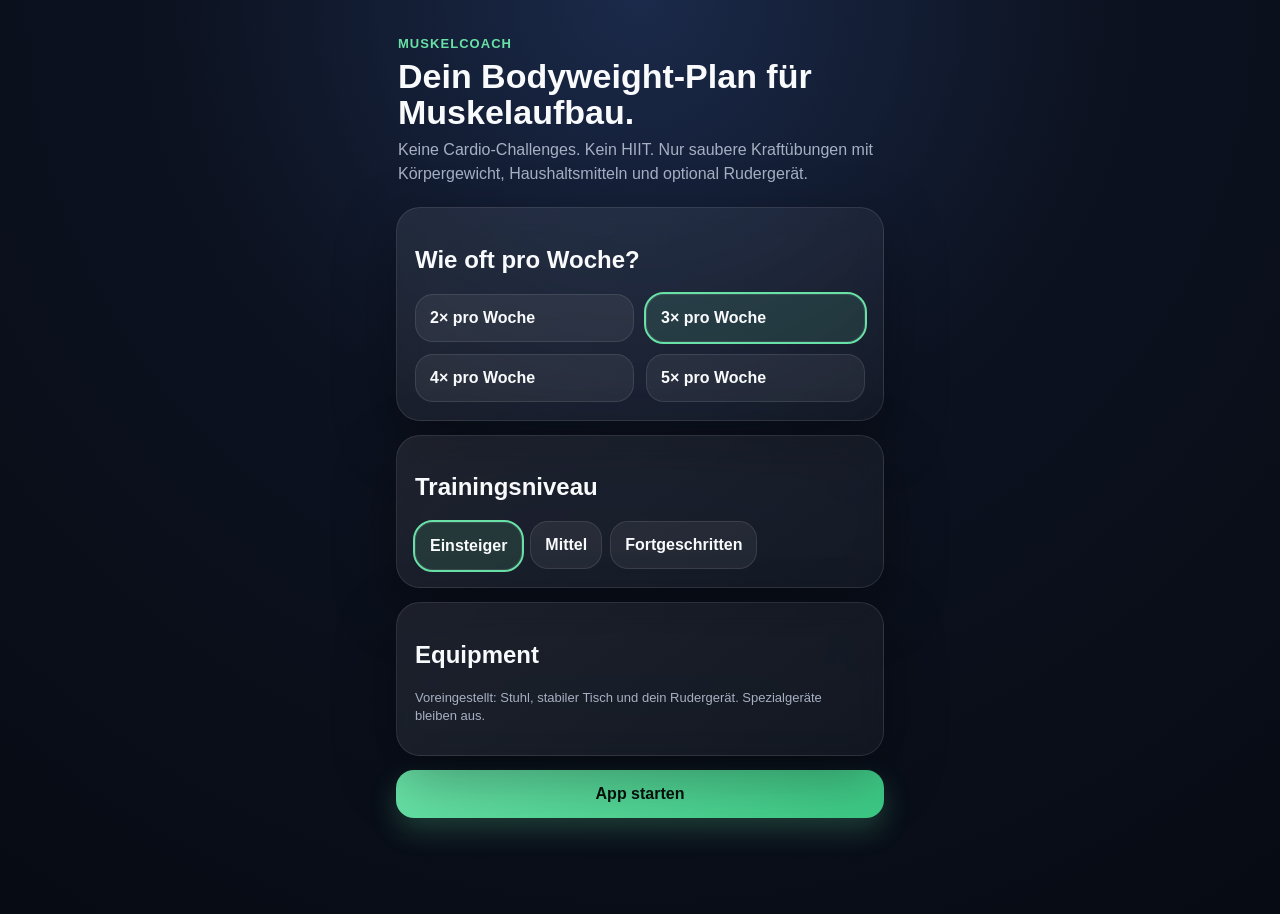
==== index.html @ 1bceb49c "Add files via upload" ====
<!doctype html>
<html lang="de">
<head>
  <meta charset="utf-8" />
  <meta name="viewport" content="width=device-width, initial-scale=1, viewport-fit=cover" />
  <meta name="theme-color" content="#101827" />
  <title>MuskelCoach</title>
  <link rel="manifest" href="manifest.webmanifest?v=6" />
  <link rel="apple-touch-icon" href="muskelcoach-icon-180.png?v=6" />
  <link rel="stylesheet" href="styles-v6.css?v=6" />
  <script>
    if ('serviceWorker' in navigator) {
      window.addEventListener('load', () => navigator.serviceWorker.register('sw-v6.js'));
    }
  </script>
</head>
<body>
  <div id="app"></div>
  <script src="app-v6.js?v=6"></script>
</body>
</html>
---- styles-v6.css ----
:root{
  --bg:#0c1220;--panel:#151d31;--panel2:#1e2942;--text:#f8fafc;--muted:#a7b0c3;--line:rgba(255,255,255,.1);
  --accent:#68e1a6;--accent2:#6ea8ff;--warn:#ffd166;--danger:#ff6b6b;--shadow:0 20px 60px rgba(0,0,0,.35);
  --radius:24px;
}
*{box-sizing:border-box} html,body{margin:0;min-height:100%;font-family:-apple-system,BlinkMacSystemFont,"Segoe UI",Roboto,Arial,sans-serif;background:radial-gradient(circle at top,#1b2a4a 0%,var(--bg) 42%,#070b13 100%);color:var(--text)}
button,input,select{font:inherit} button{cursor:pointer;border:0} .app{max-width:520px;margin:0 auto;min-height:100vh;padding:18px 16px 96px}
.hero{padding:18px 2px 8px}.eyebrow{color:var(--accent);font-weight:800;font-size:13px;letter-spacing:.08em;text-transform:uppercase}.title{font-size:34px;font-weight:900;line-height:1.05;margin:8px 0}.sub{color:var(--muted);line-height:1.45;margin:0}
.card{background:linear-gradient(145deg,rgba(255,255,255,.08),rgba(255,255,255,.035));border:1px solid var(--line);border-radius:var(--radius);box-shadow:var(--shadow);padding:18px;margin:14px 0;backdrop-filter:blur(14px)}
.row{display:flex;gap:12px;align-items:center;justify-content:space-between}.grid{display:grid;grid-template-columns:1fr 1fr;gap:12px}.pill{padding:8px 12px;border-radius:999px;background:rgba(255,255,255,.09);color:var(--muted);font-size:13px;font-weight:700}.big{font-size:28px;font-weight:900}.muted{color:var(--muted)}
.btn{width:100%;padding:15px 18px;border-radius:18px;background:linear-gradient(135deg,var(--accent),#3bc984);color:#07120d;font-weight:900;box-shadow:0 12px 28px rgba(104,225,166,.23)}.btn.secondary{background:rgba(255,255,255,.09);color:var(--text);box-shadow:none;border:1px solid var(--line)}.btn.small{width:auto;padding:10px 13px;border-radius:14px;font-size:14px}
.choice{padding:14px;border-radius:18px;background:rgba(255,255,255,.06);border:1px solid var(--line);text-align:left;color:var(--text);font-weight:800}.choice.active{outline:2px solid var(--accent);background:rgba(104,225,166,.12)}
.tabs{position:fixed;left:0;right:0;bottom:0;background:rgba(10,15,27,.82);backdrop-filter:blur(20px);border-top:1px solid var(--line);padding:9px 12px calc(9px + env(safe-area-inset-bottom));display:flex;justify-content:center;z-index:5}.tabs-inner{max-width:520px;width:100%;display:grid;grid-template-columns:repeat(4,1fr);gap:8px}.tab{background:transparent;color:var(--muted);border-radius:16px;padding:10px 4px;font-size:12px;font-weight:800}.tab.active{background:rgba(104,225,166,.13);color:var(--accent)}
.progress{height:12px;border-radius:999px;background:rgba(255,255,255,.08);overflow:hidden}.bar{height:100%;background:linear-gradient(90deg,var(--accent),var(--accent2));border-radius:999px}.exercise{overflow:hidden;padding:0}.visual{height:170px;background:linear-gradient(135deg,#263957,#111827);display:grid;place-items:center;position:relative}.visual svg{width:88px;height:88px;opacity:.9}.tagrow{display:flex;gap:8px;flex-wrap:wrap}.tag{font-size:12px;font-weight:800;color:#cbd5e1;background:rgba(255,255,255,.08);padding:7px 10px;border-radius:999px}.exbody{padding:16px}.exname{font-size:21px;font-weight:900;margin:0 0 6px}.sets{font-weight:900;color:var(--accent)}
.timer{font-variant-numeric:tabular-nums;font-size:54px;font-weight:950;text-align:center;margin:12px 0}.list{display:grid;gap:10px}.item{padding:14px;border-radius:18px;background:rgba(255,255,255,.055);border:1px solid var(--line)}.item.done{opacity:.55}.switch{display:flex;gap:8px;flex-wrap:wrap}.field{width:100%;background:rgba(255,255,255,.07);border:1px solid var(--line);color:var(--text);border-radius:16px;padding:14px}.notice{font-size:13px;line-height:1.35;color:var(--muted)}

.exercise-gif{width:100%;height:100%;object-fit:contain;background:#fff;display:block}.gif-fallback{width:100%;height:100%;display:grid;place-items:center;text-align:center;color:var(--muted);font-size:12px;padding:12px}.gif-fallback svg{width:72px;height:72px}
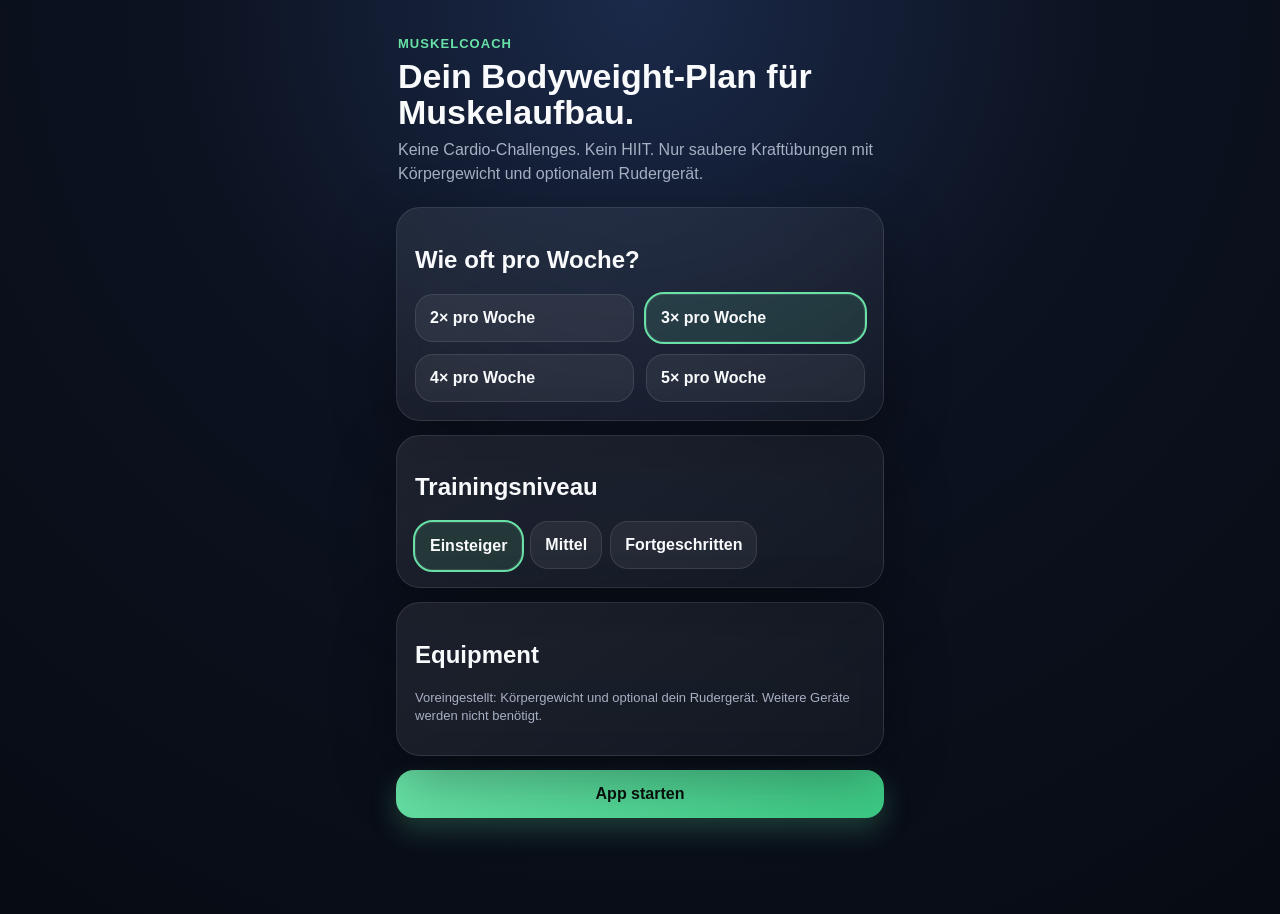
==== commit 8a1e8e0f: "Add files via upload" ====
--- a/index.html
+++ b/index.html
@@ -5,17 +5,17 @@
   <meta name="viewport" content="width=device-width, initial-scale=1, viewport-fit=cover" />
   <meta name="theme-color" content="#101827" />
   <title>MuskelCoach</title>
-  <link rel="manifest" href="manifest.webmanifest?v=6" />
-  <link rel="apple-touch-icon" href="muskelcoach-icon-180.png?v=6" />
-  <link rel="stylesheet" href="styles-v6.css?v=6" />
+  <link rel="manifest" href="manifest.webmanifest?v=7" />
+  <link rel="apple-touch-icon" href="muskelcoach-icon-180.png?v=7" />
+  <link rel="stylesheet" href="styles-v7.css?v=7" />
   <script>
     if ('serviceWorker' in navigator) {
-      window.addEventListener('load', () => navigator.serviceWorker.register('sw-v6.js'));
+      window.addEventListener('load', () => navigator.serviceWorker.register('sw-v7.js'));
     }
   </script>
 </head>
 <body>
   <div id="app"></div>
-  <script src="app-v6.js?v=6"></script>
+  <script src="app-v7.js?v=7"></script>
 </body>
 </html>
--- a/styles-v7.css
+++ b/styles-v7.css
@@ -0,0 +1,18 @@
+:root{
+  --bg:#0c1220;--panel:#151d31;--panel2:#1e2942;--text:#f8fafc;--muted:#a7b0c3;--line:rgba(255,255,255,.1);
+  --accent:#68e1a6;--accent2:#6ea8ff;--warn:#ffd166;--danger:#ff6b6b;--shadow:0 20px 60px rgba(0,0,0,.35);
+  --radius:24px;
+}
+*{box-sizing:border-box} html,body{margin:0;min-height:100%;font-family:-apple-system,BlinkMacSystemFont,"Segoe UI",Roboto,Arial,sans-serif;background:radial-gradient(circle at top,#1b2a4a 0%,var(--bg) 42%,#070b13 100%);color:var(--text)}
+button,input,select{font:inherit} button{cursor:pointer;border:0} .app{max-width:520px;margin:0 auto;min-height:100vh;padding:18px 16px 96px}
+.hero{padding:18px 2px 8px}.eyebrow{color:var(--accent);font-weight:800;font-size:13px;letter-spacing:.08em;text-transform:uppercase}.title{font-size:34px;font-weight:900;line-height:1.05;margin:8px 0}.sub{color:var(--muted);line-height:1.45;margin:0}
+.card{background:linear-gradient(145deg,rgba(255,255,255,.08),rgba(255,255,255,.035));border:1px solid var(--line);border-radius:var(--radius);box-shadow:var(--shadow);padding:18px;margin:14px 0;backdrop-filter:blur(14px)}
+.row{display:flex;gap:12px;align-items:center;justify-content:space-between}.grid{display:grid;grid-template-columns:1fr 1fr;gap:12px}.pill{padding:8px 12px;border-radius:999px;background:rgba(255,255,255,.09);color:var(--muted);font-size:13px;font-weight:700}.big{font-size:28px;font-weight:900}.muted{color:var(--muted)}
+.btn{width:100%;padding:15px 18px;border-radius:18px;background:linear-gradient(135deg,var(--accent),#3bc984);color:#07120d;font-weight:900;box-shadow:0 12px 28px rgba(104,225,166,.23)}.btn.secondary{background:rgba(255,255,255,.09);color:var(--text);box-shadow:none;border:1px solid var(--line)}.btn.small{width:auto;padding:10px 13px;border-radius:14px;font-size:14px}
+.choice{padding:14px;border-radius:18px;background:rgba(255,255,255,.06);border:1px solid var(--line);text-align:left;color:var(--text);font-weight:800}.choice.active{outline:2px solid var(--accent);background:rgba(104,225,166,.12)}
+.tabs{position:fixed;left:0;right:0;bottom:0;background:rgba(10,15,27,.82);backdrop-filter:blur(20px);border-top:1px solid var(--line);padding:9px 12px calc(9px + env(safe-area-inset-bottom));display:flex;justify-content:center;z-index:5}.tabs-inner{max-width:520px;width:100%;display:grid;grid-template-columns:repeat(4,1fr);gap:8px}.tab{background:transparent;color:var(--muted);border-radius:16px;padding:10px 4px;font-size:12px;font-weight:800}.tab.active{background:rgba(104,225,166,.13);color:var(--accent)}
+.progress{height:12px;border-radius:999px;background:rgba(255,255,255,.08);overflow:hidden}.bar{height:100%;background:linear-gradient(90deg,var(--accent),var(--accent2));border-radius:999px}.exercise{overflow:hidden;padding:0}.visual{height:170px;background:linear-gradient(135deg,#263957,#111827);display:grid;place-items:center;position:relative}.visual svg{width:88px;height:88px;opacity:.9}.tagrow{display:flex;gap:8px;flex-wrap:wrap}.tag{font-size:12px;font-weight:800;color:#cbd5e1;background:rgba(255,255,255,.08);padding:7px 10px;border-radius:999px}.exbody{padding:16px}.exname{font-size:21px;font-weight:900;margin:0 0 6px}.sets{font-weight:900;color:var(--accent)}
+.timer{font-variant-numeric:tabular-nums;font-size:54px;font-weight:950;text-align:center;margin:12px 0}.list{display:grid;gap:10px}.item{padding:14px;border-radius:18px;background:rgba(255,255,255,.055);border:1px solid var(--line)}.item.done{opacity:.55}.switch{display:flex;gap:8px;flex-wrap:wrap}.field{width:100%;background:rgba(255,255,255,.07);border:1px solid var(--line);color:var(--text);border-radius:16px;padding:14px}.notice{font-size:13px;line-height:1.35;color:var(--muted)}
+
+.exercise-gif{width:100%;height:100%;object-fit:contain;background:#fff;display:block}.gif-fallback{width:100%;height:100%;display:grid;place-items:center;text-align:center;color:var(--muted);font-size:12px;padding:12px}.gif-fallback svg{width:72px;height:72px}
+.exercise-details{margin-top:14px;border-top:1px solid var(--line);padding-top:12px}.exercise-details summary{list-style:none;cursor:pointer;font-weight:850;color:var(--accent2);padding:4px 0}.exercise-details summary::-webkit-details-marker{display:none}.exercise-details summary::after{content:'＋';float:right;color:var(--muted)}.exercise-details[open] summary::after{content:'−'}.detail-content{padding-top:10px;color:#d7deeb;line-height:1.5;font-size:14px}.detail-content h4{margin:12px 0 4px;color:var(--text);font-size:14px}.detail-content p{margin:0}.variant-grid{display:grid;grid-template-columns:1fr 1fr;gap:10px;margin-top:8px}.variant-grid>div{padding:10px;border-radius:14px;background:rgba(255,255,255,.045);border:1px solid var(--line)}@media(max-width:380px){.variant-grid{grid-template-columns:1fr}}
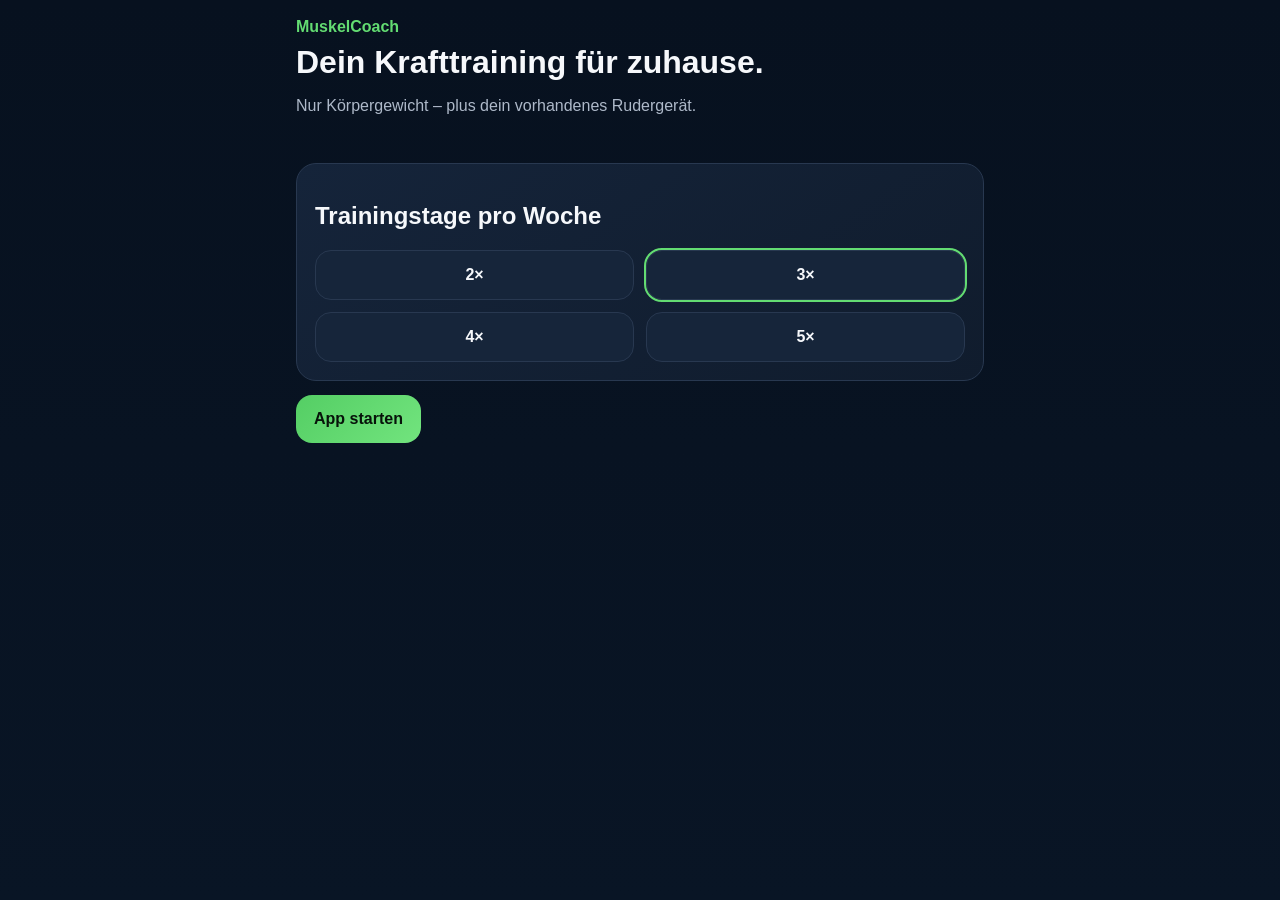
==== commit e5d25018: "Add files via upload" ====
--- a/index.html
+++ b/index.html
@@ -1,21 +1 @@
-<!doctype html>
-<html lang="de">
-<head>
-  <meta charset="utf-8" />
-  <meta name="viewport" content="width=device-width, initial-scale=1, viewport-fit=cover" />
-  <meta name="theme-color" content="#101827" />
-  <title>MuskelCoach</title>
-  <link rel="manifest" href="manifest.webmanifest?v=7" />
-  <link rel="apple-touch-icon" href="muskelcoach-icon-180.png?v=7" />
-  <link rel="stylesheet" href="styles-v7.css?v=7" />
-  <script>
-    if ('serviceWorker' in navigator) {
-      window.addEventListener('load', () => navigator.serviceWorker.register('sw-v7.js'));
-    }
-  </script>
-</head>
-<body>
-  <div id="app"></div>
-  <script src="app-v7.js?v=7"></script>
-</body>
-</html>
+<!doctype html><html lang="de"><head><meta charset="utf-8"><meta name="viewport" content="width=device-width,initial-scale=1,viewport-fit=cover"><meta name="theme-color" content="#07111f"><title>MuskelCoach</title><link rel="manifest" href="manifest.webmanifest?v=10"><link rel="apple-touch-icon" href="muskelcoach-icon-180.png?v=10"><link rel="stylesheet" href="styles-v10.css?v=10"></head><body><div id="app"></div><script src="app-v10.js?v=10"></script><script>if('serviceWorker'in navigator)addEventListener('load',()=>navigator.serviceWorker.register('sw-v10.js',{updateViaCache:'none'}));</script></body></html>
--- a/styles-v10.css
+++ b/styles-v10.css
@@ -0,0 +1 @@
+:root{--bg:#07111f;--panel:#101c2d;--panel2:#15243a;--text:#f6f8fb;--muted:#aeb9c9;--line:#283850;--green:#63dc72;--yellow:#ffbd3f;--radius:20px}*{box-sizing:border-box}html,body{margin:0;min-height:100%;font-family:-apple-system,BlinkMacSystemFont,"Segoe UI",sans-serif;background:linear-gradient(#07111f,#091525);color:var(--text)}button{font:inherit;border:0;color:inherit}.app{max-width:720px;margin:auto;min-height:100vh;padding:0 16px 110px}.top,.trainhead{height:64px;display:flex;align-items:center;justify-content:space-between}.top b,.trainhead b{font-size:20px}.trainhead button{background:none;font-size:30px;padding:8px}.trainhead .end{font-size:15px;color:#ff6969;font-weight:800}.hero{padding:18px 0}.hero h1,.trainintro h1{font-size:32px;margin:8px 0}.hero p{color:var(--muted)}.eyebrow,.trainintro span{color:var(--green);font-weight:900}.card,.exercise{background:linear-gradient(145deg,var(--panel2),var(--panel));border:1px solid var(--line);border-radius:var(--radius);padding:18px;margin:14px 0}.primary,.secondary,.choice{border-radius:16px;padding:15px 18px;font-weight:900}.primary{background:linear-gradient(135deg,#54ce64,#72e47e);color:#07130a}.secondary,.choice{background:#16253a;border:1px solid var(--line)}.full{width:100%}.choicegrid,.twocol{display:grid;grid-template-columns:repeat(2,1fr);gap:12px}.choice.active{outline:2px solid var(--green)}.big{font-size:34px;font-weight:950}.progress{height:10px;background:#273247;border-radius:99px;overflow:hidden}.progress i{display:block;height:100%;background:linear-gradient(90deg,#4dcc5c,#73e37d);border-radius:99px}.trainintro{display:flex;align-items:end;justify-content:space-between;gap:12px;padding:10px 0}.muscles{max-width:190px;background:#122035;border:1px solid var(--line);border-radius:16px;padding:12px;color:#dce5ef;font-weight:700}.exercise{padding:0;overflow:hidden}.media{height:330px;background:#fff;position:relative;display:grid;place-items:center}.media img{width:100%;height:100%;object-fit:contain;display:block}.fallback{display:none;place-items:center;color:#34445a}.stats{display:grid;grid-template-columns:repeat(3,1fr);gap:1px;background:var(--line)}.stats div{background:#101c2d;padding:14px 8px;text-align:center}.stats b{display:block}.stats small{color:var(--muted)}.info{padding:16px 18px;border-top:1px solid var(--line)}.info h3,.variants h3{margin:0 0 8px;font-size:17px}.info p,.variants p{margin:0;color:#d7dfeb;line-height:1.55}.variants{display:grid;grid-template-columns:1fr 1fr;gap:12px;padding:16px 18px}.variants section{background:#17263b;border:1px solid var(--line);border-radius:16px;padding:14px}.variants section:first-child h3{color:var(--green)}.variants section:last-child h3{color:var(--yellow)}.actions{display:grid;grid-template-columns:.75fr 1.65fr;gap:12px;margin:16px 0}.tabs{position:fixed;left:0;right:0;bottom:0;background:rgba(7,14,25,.94);backdrop-filter:blur(18px);border-top:1px solid var(--line);padding:8px 12px calc(8px + env(safe-area-inset-bottom));z-index:20}.tabs-inner{max-width:720px;margin:auto;display:grid;grid-template-columns:repeat(4,1fr)}.tab{background:none;color:var(--muted);font-size:12px;font-weight:800;padding:8px 2px}.tab span{display:block;font-size:22px;margin-bottom:3px}.tab.active{color:var(--green)}small{color:var(--muted)}@media(max-width:500px){.media{height:250px}.trainintro h1{font-size:27px}.muscles{font-size:13px;max-width:145px}.stats{font-size:13px}.stats small{font-size:10px}.variants{grid-template-columns:1fr}.actions{grid-template-columns:.8fr 1.6fr}.primary,.secondary{padding:14px 10px;font-size:14px}}
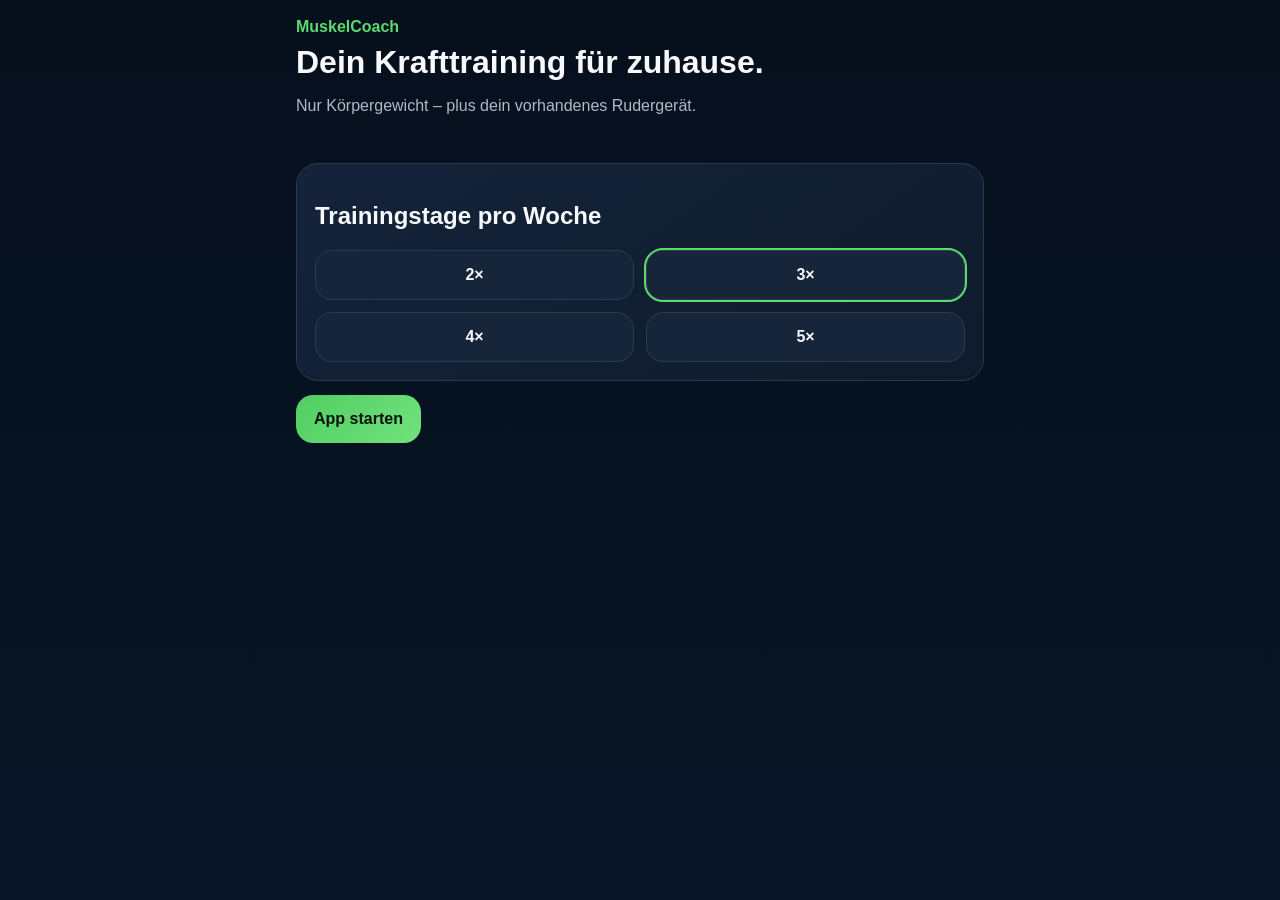
==== commit 9b026020: "Add files via upload" ====
--- a/index.html
+++ b/index.html
@@ -1 +1 @@
-<!doctype html><html lang="de"><head><meta charset="utf-8"><meta name="viewport" content="width=device-width,initial-scale=1,viewport-fit=cover"><meta name="theme-color" content="#07111f"><title>MuskelCoach</title><link rel="manifest" href="manifest.webmanifest?v=10"><link rel="apple-touch-icon" href="muskelcoach-icon-180.png?v=10"><link rel="stylesheet" href="styles-v10.css?v=10"></head><body><div id="app"></div><script src="app-v10.js?v=10"></script><script>if('serviceWorker'in navigator)addEventListener('load',()=>navigator.serviceWorker.register('sw-v10.js',{updateViaCache:'none'}));</script></body></html>
+<!doctype html><html lang="de"><head><meta charset="utf-8"><meta name="viewport" content="width=device-width,initial-scale=1,viewport-fit=cover"><meta name="theme-color" content="#06101d"><title>MuskelCoach</title><link rel="manifest" href="manifest.webmanifest?v=11"><link rel="apple-touch-icon" href="muskelcoach-icon-180.png?v=11"><link rel="stylesheet" href="styles-v11.css?v=11"></head><body><div id="app"></div><script src="app-v11.js?v=11"></script><script>if('serviceWorker'in navigator)addEventListener('load',()=>navigator.serviceWorker.register('sw-v11.js',{updateViaCache:'none'}));</script></body></html>
--- a/styles-v11.css
+++ b/styles-v11.css
@@ -0,0 +1,2 @@
+:root{--bg:#06101d;--panel:#0f1b2c;--panel2:#14233a;--text:#f7f9fc;--muted:#aeb9c9;--line:#2a3a52;--green:#5cdb6d;--yellow:#ffbd3f;--red:#ff5f56;--radius:22px}*{box-sizing:border-box}html,body{margin:0;min-height:100%;font-family:-apple-system,BlinkMacSystemFont,"Segoe UI",sans-serif;background:linear-gradient(#06101d,#091526);color:var(--text)}body{padding-top:env(safe-area-inset-top)}button{font:inherit;border:0;color:inherit}.app{max-width:720px;margin:auto;min-height:100vh;padding:0 16px calc(112px + env(safe-area-inset-bottom))}.top,.trainhead{min-height:64px;display:flex;align-items:center;justify-content:space-between}.top b,.trainhead b{font-size:20px}.trainhead button{background:none;font-size:30px;padding:8px}.trainhead .end{font-size:15px;color:var(--red);font-weight:800}.hero{padding:18px 0}.hero h1,.trainintro h1{font-size:32px;margin:8px 0}.hero p{color:var(--muted)}.eyebrow,.trainintro span{color:var(--green);font-weight:900}.card{background:linear-gradient(145deg,var(--panel2),var(--panel));border:1px solid var(--line);border-radius:var(--radius);padding:18px;margin:14px 0}.primary,.secondary,.choice{border-radius:17px;padding:15px 18px;font-weight:900}.primary{background:linear-gradient(135deg,#50ce61,#72e27d);color:#07130a}.secondary,.choice{background:#16253a;border:1px solid var(--line)}.full{width:100%}.choicegrid,.twocol{display:grid;grid-template-columns:repeat(2,1fr);gap:12px}.choice.active{outline:2px solid var(--green)}.big{font-size:34px;font-weight:950}.progress{height:10px;background:#273247;border-radius:99px;overflow:hidden}.progress i{display:block;height:100%;background:linear-gradient(90deg,#4dcc5c,#73e37d);border-radius:99px}.trainprogress{margin-bottom:20px}.trainintro{display:flex;align-items:end;justify-content:space-between;gap:12px;padding:10px 0}.muscles{max-width:190px;background:#122035;border:1px solid var(--line);border-radius:17px;padding:12px;color:#dce5ef;font-weight:700}.visual-card{position:relative;background:#fff;border-radius:24px;overflow:hidden;border:1px solid #dfe4eb;box-shadow:0 12px 30px rgba(0,0,0,.25);isolation:isolate}.difficulty{position:absolute;z-index:2;top:16px;left:16px;background:#edf8ef;color:#2aaa3a;border:1px solid #d4efda;padding:10px 14px;border-radius:999px;font-weight:800}.media{height:auto;aspect-ratio:4/3;background:#fff;display:grid;place-items:center;overflow:hidden;position:relative}.media img{display:block;width:100%;height:100%;object-fit:contain;object-position:center;position:relative;z-index:1}.fallback{color:#34445a}.stats{display:grid;grid-template-columns:repeat(3,1fr);gap:1px;background:var(--line);position:relative;z-index:3}.stats div{background:#0d1928;padding:14px 8px;text-align:center}.stats b{display:block}.stats small{color:var(--muted)}.detail-list{margin-top:16px;display:grid;gap:10px}.detail{display:grid;grid-template-columns:42px 1fr;gap:10px;align-items:start;background:linear-gradient(145deg,#132239,#0f1b2c);border:1px solid var(--line);border-radius:18px;padding:16px}.detail-icon{width:34px;height:34px;border-radius:50%;display:grid;place-items:center;font-weight:900}.detail-icon.green{color:var(--green)}.detail-icon.yellow{color:var(--yellow)}.detail-icon.red{color:var(--red)}.detail h3,.variants h3{margin:0 0 7px;font-size:18px}.detail p,.variants p{margin:0;color:#d7dfeb;line-height:1.5}.variants{display:grid;grid-template-columns:1fr 1fr;gap:12px;margin-top:12px}.variants section{background:linear-gradient(145deg,#17263b,#112034);border:1px solid var(--line);border-radius:18px;padding:15px}.variants section:first-child h3{color:var(--green)}.variants section:last-child h3{color:var(--yellow)}.actions{display:grid;grid-template-columns:.75fr 1.65fr;gap:12px;margin:18px 0}.tabs{position:fixed;left:0;right:0;bottom:0;background:rgba(7,14,25,.95);backdrop-filter:blur(18px);border-top:1px solid var(--line);padding:8px 12px calc(8px + env(safe-area-inset-bottom));z-index:20}.tabs-inner{max-width:720px;margin:auto;display:grid;grid-template-columns:repeat(4,1fr)}.tab{background:none;color:var(--muted);font-size:12px;font-weight:800;padding:8px 2px}.tab span{display:block;font-size:22px;margin-bottom:3px}.tab.active{color:var(--green)}small{color:var(--muted)}
+@media(max-width:500px){.app{padding-left:14px;padding-right:14px}.trainintro h1{font-size:28px}.muscles{font-size:13px;max-width:150px}.media{aspect-ratio:1.35/1}.stats{font-size:13px}.stats small{font-size:10px}.variants{grid-template-columns:1fr 1fr}.actions{grid-template-columns:.8fr 1.6fr}.primary,.secondary{padding:14px 10px;font-size:14px}.detail{padding:14px}.detail p{font-size:15px}}
